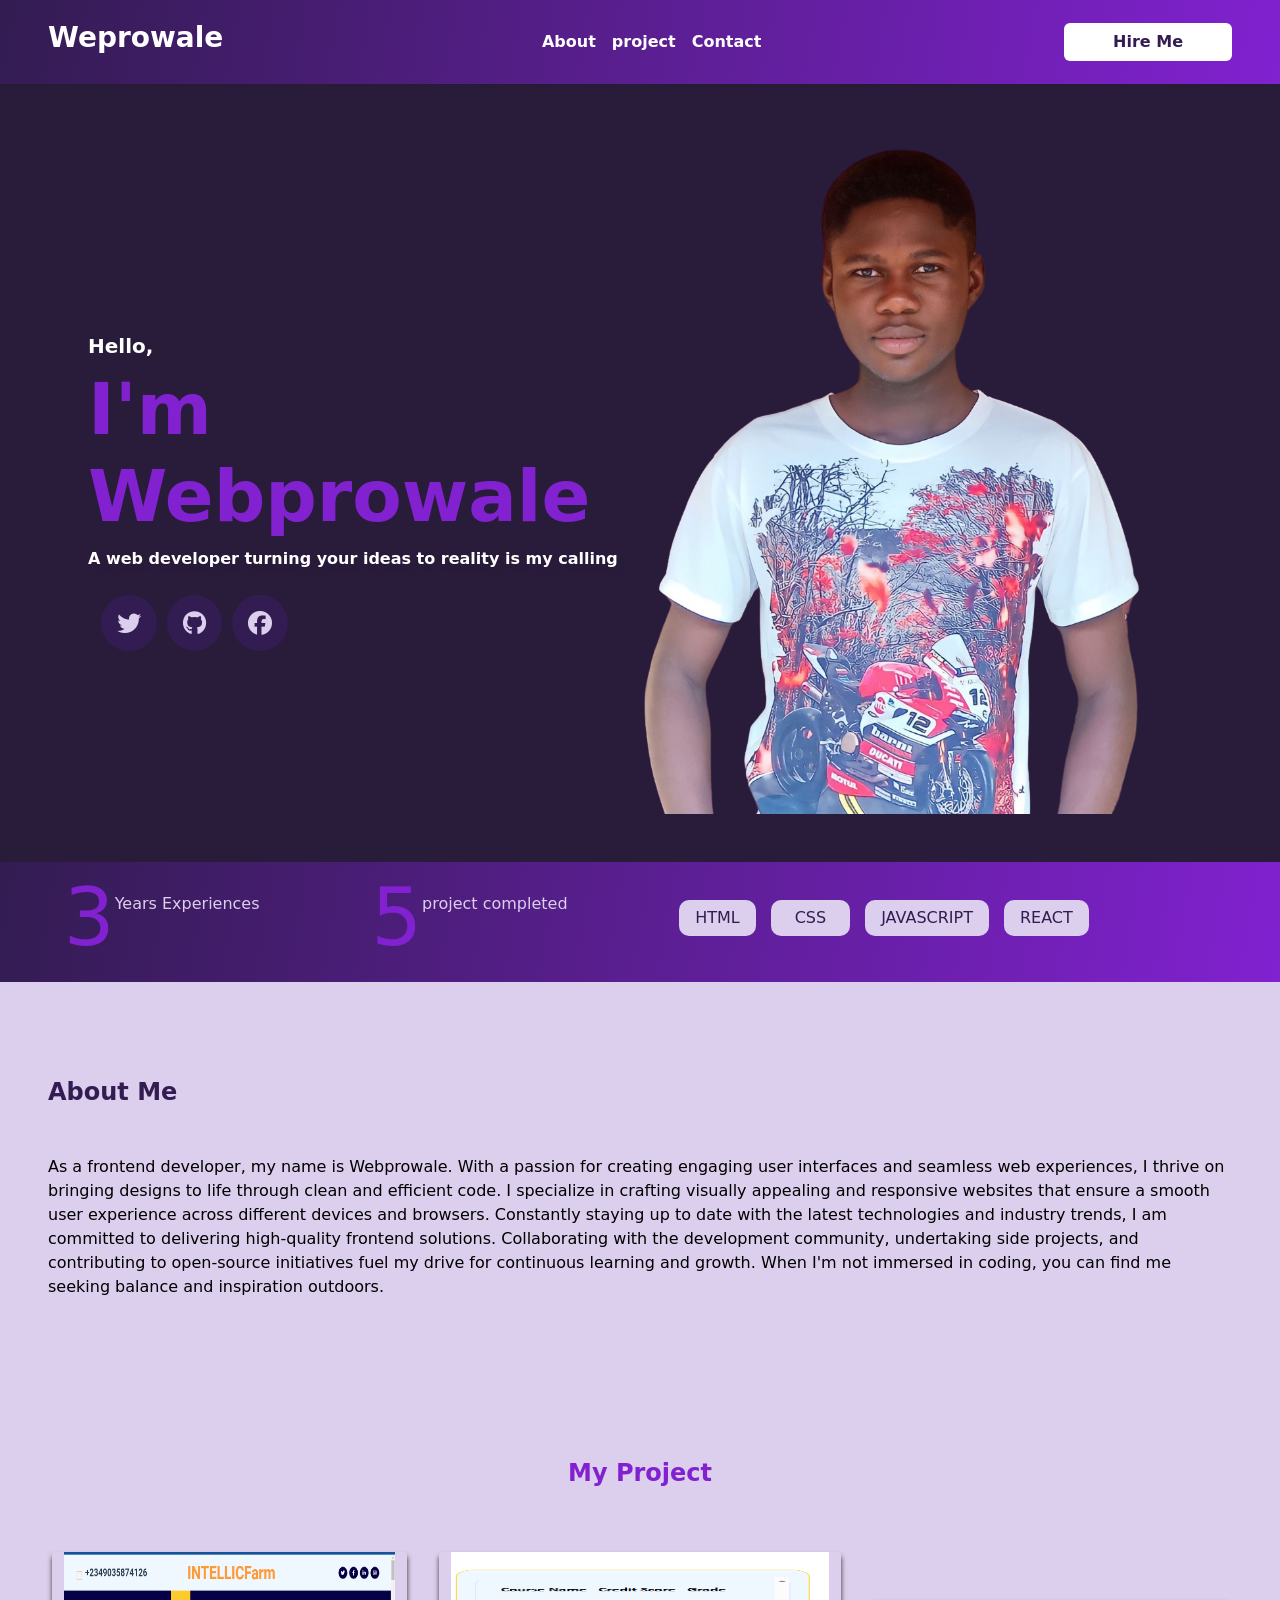
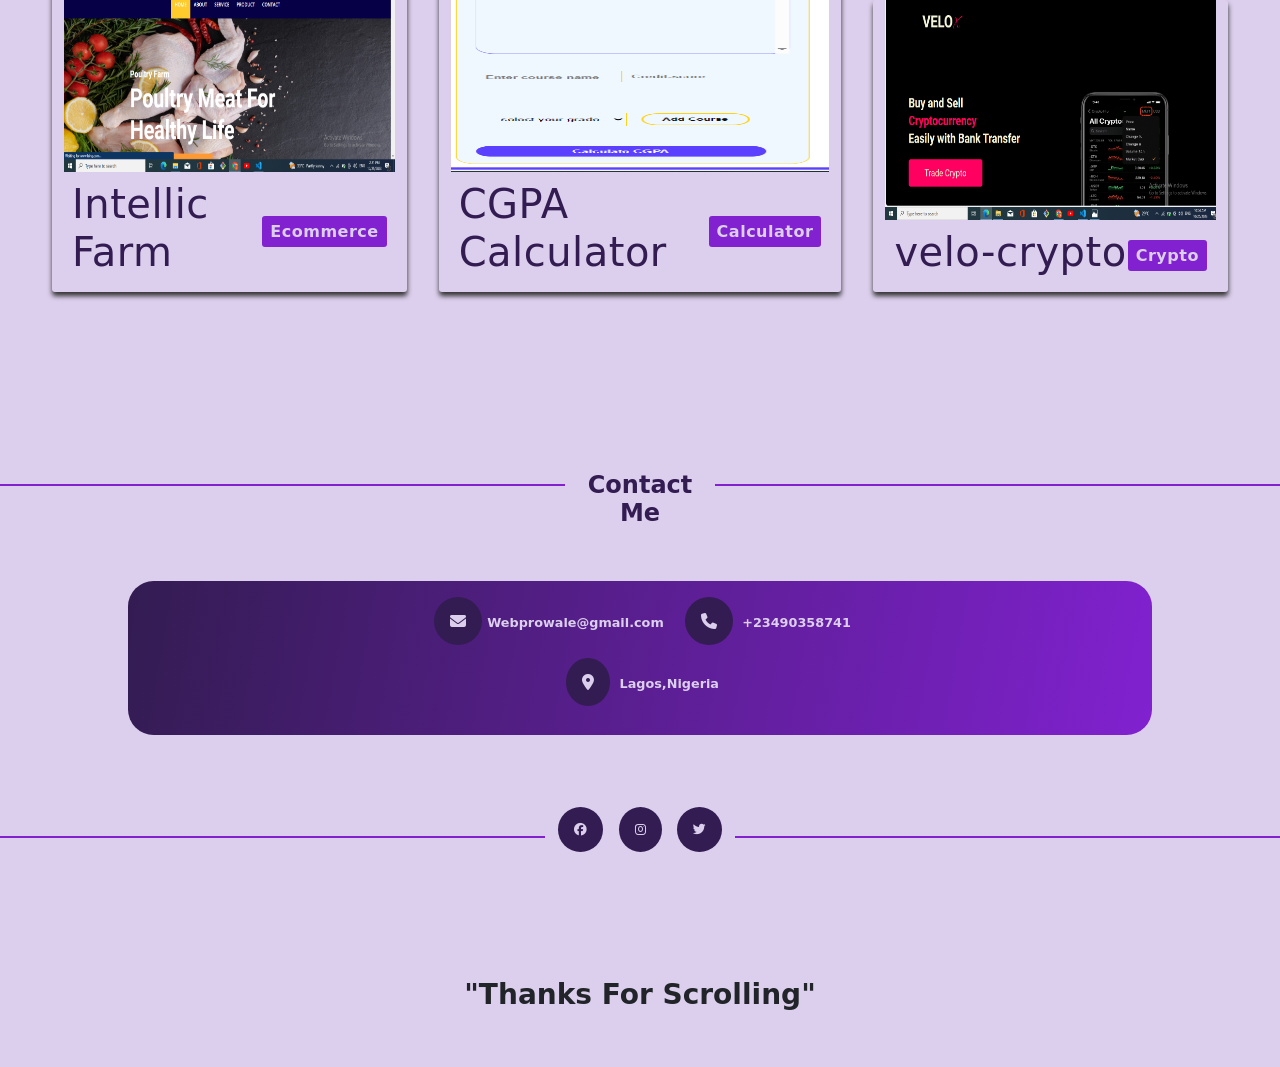
==== index.html @ dfbae5a6 "initial commit" ====
<!DOCTYPE html>
<html lang="en">
  <head>
    <meta charset="UTF-8" />
    <meta name="viewport" content="width=device-width, initial-scale=1.0" />
    <title>Weprowale || Frontend Engineer</title>
    <link rel="stylesheet" href="	https://cdn.jsdelivr.net/npm/bootstrap@5.3.2/dist/css/bootstrap.min.css">
    <link rel="stylesheet" href="https://cdnjs.cloudflare.com/ajax/libs/font-awesome/6.4.2/css/all.min.css" />
    <link rel="stylesheet" href="style.css" />
  </head>
  <body>
    <nav class="navbar navbar-expand-lg shadow-sm py-3 px-3 px-lg-5">
      <a href="index" class="navbar-brand d-flex">
        <h3 class="text-white fw-bold">Weprowale</h3>
      </a>
      <button
        class="navbar-toggler"
        type="button"
        data-bs-toggle="collapse"
        data-bs-target="#navbarCollapse"
      >
        <span class="navbar-toggler-icon"></span>
      </button>
      <div class="collapse navbar-collapse" id="navbarCollapse">
        <div class="navbar-nav mx-auto py-0">
          <a
            href="#about"
            class="nav-item nav-link active text-white fw-semibold"
            >About</a
          >
          <a href="#project" class="nav-item nav-link text-white fw-semibold"
            >project</a
          >
          <a href="#contact" class="nav-item nav-link text-white fw-semibold"
            >Contact</a
          >
        </div>
        <button class="btn btn-rounded hbtn fw-semibold px-lg-5">
          Hire Me
        </button>
      </div>
    </nav>
    <div class="hero p-5">
      <div class="hero-image">
        <img src="imas.png" alt="/" width="100%" />
      </div>
      <div class="headings" data-aos="fade-up" data-aos-once="true">
        <h5 class="text-white fw-semibold mt-5 d-none d-lg-block">Hello,</h5>
        <h3 class="display-2 fw-bold">
          I'm <br />
          <span>Webprowale</span>
        </h3>
        <p
          class="description text-white fw-semibold"
          style="text-shadow: 4px 4px 4px #291c3a"
        >
          A web developer turning your ideas to reality is my calling
        </p>
        <div
          class="soial-icon d-flex p-2"
          data-aos="fade-right"
        >
          <i class="fa-brands fa-twitter p-3" id="twitter"></i>
          <i class="fa-brands fa-github github p-3" id="github"></i>
          <i class="fa-brands fa-facebook p-3" id="facebook"></i>
        </div>
      </div>
    </div>
    <div class="skill p-2">
      <div class="experience d-flex">
        <h2>3</h2>
        <h6 class="mt-4">Years Experiences</h6>
      </div>
      <div class="project d-flex">
        <h2>5</h2>
        <h6 class="mt-4">project completed</h6>
      </div>
      <div class="skils">
        <h6 class="px-3 py-2">HTML</h6>
        <h6 class="px-4 py-2">CSS</h6>
        <h6 class="px-3 py-2">JAVASCRIPT</h6>
        <h6 class="px-3 py-2">REACT</h6>
      </div>
    </div>
    <div class="about p-5" id="about">
      <h4 class="mb-5 fw-bold">About Me</h4>
      <p>
        As a frontend developer, my name is Webprowale. With a passion for
        creating engaging user interfaces and seamless web experiences, I thrive
        on bringing designs to life through clean and efficient code. I
        specialize in crafting visually appealing and responsive websites that
        ensure a smooth user experience across different devices and browsers.
        Constantly staying up to date with the latest technologies and industry
        trends, I am committed to delivering high-quality frontend solutions.
        Collaborating with the development community, undertaking side projects,
        and contributing to open-source initiatives fuel my drive for continuous
        learning and growth. When I'm not immersed in coding, you can find me
        seeking balance and inspiration outdoors.
      </p>
    </div>
    <div class="p-5" id="project">
      <h4 class="mb-5 fw-bold text-center" style="color: #8121d0">
        My Project
      </h4>
      <div class="row">
        <div class="proj col align-self-start">
          <img src="Screenshot (10).png" alt="image" />
          <div class="proj-info">
            <h1>Intellic Farm</h1>
            <span class="green">Ecommerce</span>
          </div>
          <div class="overview">
            <h3>Tools</h3>
            <div
              class="mb-3"
              style="
                display: flex;
                flex-wrap: wrap;
                justify-content: space-between;
              "
            >
              <li>Html & Css</li>
              <li>bootstrap</li>
              <li>Javascript</li>
            </div>
            <div class="social">
             <a href="https://intellic-farm.netlify.app/" target="_blank"><i class="fa-solid fa-link p-3"></i></a>
              <i class="fa-brands fa-github p-3"></i>
            </div>
          </div>
        </div>
        <div class="proj col-md-4 align-self-center">
          <img src="Screenshot (12).png" alt="image" />
          <div class="proj-info">
            <h1>CGPA Calculator</h1>
            <span class="green">Calculator</span>
          </div>
          <div class="overview">
            <h3>Tools</h3>
            <div
              class="mb-3"
              style="
                display: flex;
                flex-wrap: wrap;
                justify-content: space-between;
              "
            >
              <li>Html & Css</li>
              <li>Javascript</li>
            </div>
            <div class="social">
              <a href="https://cgpa-student.netlify.app" target="_blank"><i class="fa-solid fa-link p-3"></i></a>
              <i class="fa-brands fa-github p-3"></i>
            </div>
          </div>
        </div>
        <div class="proj col align-self-end">
          <img src="Screenshot (14).png" alt="image" />
          <div class="proj-info">
            <h1>velo-crypto</h1>
            <span class="green">Crypto</span>
          </div>
          <div class="overview">
            <h3>Tools</h3>
            <div
              class="mb-3"
              style="
                display: flex;
                flex-wrap: wrap;
                justify-content: space-between;
              "
            >
              <li>Html & Css</li>
              <li>bootstrap</li>
              <li>Javascript</li>
            </div>
            <div class="social">
             <a href="https://velo-crypto.netlify.app" target="_blank"><i class="fa-solid fa-link p-3"></i></a>
             <a href=""></a> <i class="fa-brands fa-github p-3"></i>
            </div>
          </div>
        </div>
      </div>
    </div>
    <div class="" id="contact">
      <div class="bod text-center">
        <h4>Contact Me</h4>
        <div class="bod-dark mt-5 py-3">
        <div class="d-flex justify-content-center gap-3">
          <div class="fw-bold">
            <i class="fa-solid fa-envelope p-3"></i>Webprowale@gmail.com
          </div>
          <div class=" fw-bold">
            <i class="fa-solid fa-phone p-3"></i> +23490358741
            </div>
        </div>
        <div class="col-6 fw-bold" style="margin: 1em auto;">
          <i class="fa-solid fa-location-dot p-3"></i> Lagos,Nigeria
        </div>
      </div>
      <div class="p-2 con-social">
        <i class="fa-brands fa-facebook p-3"></i>
        <i class="fa-brands fa-instagram p-3"></i>
        <i class="fa-brands fa-twitter p-3"></i>
      </div>
    </div> <h5 class="text-center fw-bolder fs-3" style="margin-top: 5em;"><span class="fw-bolder">"</span>Thanks For Scrolling<span class="fw-bolder">"</span></h5>
  

    <script src="	https://cdn.jsdelivr.net/npm/bootstrap@5.3.2/dist/js/bootstrap.bundle.min.js"></script>
    <script src="index.js"></script>
  </body>
</html>
---- style.css ----
* {
  margin: 0;
  padding: 0;
  box-sizing: border-box;
}
:root {
  --primary-color: #8121d0;
  --secondary-color: #dccfed;
  --tartiary-color: #291c3a;
  --text-color: #331c52;
  -bs-navbar-toggler-border-color: 0;
   
}
body{
  scroll-behavior: smooth;
  scroll-padding: var(--scroll-padding, 5rem);
  background-color: var(--secondary-color);
}
.navbar{
  background: linear-gradient(100Deg,  #331c52, #8121d0);
  color: white;
  --bs-navbar-toggler-border-radius: 0;
  --bs-navbar-toggler-focus-width: 0;
}
.navbar-toggler:focus{
  box-shadow: none;
  border: 1px solid whitesmoke;
}
.navbar-toggler{
 background-color:transparent;
 border-radius: 50%;
 padding: 10px;
}
.hbtn{
  background-color: white;
  color: var(--text-color);
  
}

.hero{
  background-color: var(--tartiary-color);
  color: var(--primary-color);
  display: grid;
  grid-template-columns: (12, 1fr);
  grid-auto-rows: (50px, auto);
  place-items: center;
  column-gap: 10px;
}
.hero-image{
  grid-column: 9/10;
  grid-row: 1/2;
}
.headings{
  grid-column: 5/8;
  grid-row: 1/2;
}
.fa-brands,.fa-solid{
  color: var(--secondary-color);
  background-color: var(--text-color);
  border-radius: 50%;
  font-size: 1.5em;
  margin: 0 5px;
}
.skill{
  background: linear-gradient(100Deg,  #331c52, #8121d0);
  display: grid;
  grid-template-columns: (12, 1fr);
  grid-auto-rows: (50px, auto);
  column-gap: 10px;
  color: var(--secondary-color);
  padding: 2em;
  margin-bottom: 3em;
}
.experience h2, .project h2{
  font-size: 5rem;
  color: var(--primary-color);
  
}
.experience{
  grid-column: 2/3;
  grid-row: 1/1;
}
.project{
  grid-column: 4/5;
  grid-row: 1/1;
}
.skils{
  grid-column: 6/10;
  grid-row: 1/1;
  font-size: 10px;
  display: flex;
  align-items: center;
  gap: 15px;
}
.skils h6{
  background-color: var(--secondary-color);
  color:var(--text-color);
  border-radius: 10px;
}
.about{
  background-color: var(--secondary-color);
  margin-bottom: 3em;
}
.about h4{
  color: #331c52;
}
.about p{
  color: #000;
  font-weight: 500;

}
#project{
  background-color: var(--secondary-color);
  color: #000;
  margin-bottom: 5em;
}
.proj-1{
  position: relative;
}
.proj-1 .img-pro{
  background-color: var(--primary-color);
  width: 400px;
  border-radius: 20px;
}
.proj-1 h5{
  position: absolute;
  left: 60px;
  font-size: 3rem;
  font-family: 'Segoe UI', Tahoma, Geneva, Verdana, sans-serif;
}
.proj{
  margin: 1rem;
  border-radius: 3px;
  box-shadow: 0.2px 4px 5px #333;
  background-color: var(--secondary-color);
  position: relative;
  overflow: hidden;
}
.proj img{
  width: 100%;
  height: 220px;
}
.proj-info{
  color: var(--text-color);
  display: flex;
  align-items: center;
  justify-content: space-evenly;
  padding: 0.5rem;
  letter-spacing: 0.5px;
  margin-bottom: 0;
}
.proj-info h1{
  margin-top: 0;
}
.proj-info span{
  background-color: var(--primary-color);
  padding: 0.2rem 0.5rem;
  border-radius: 3px;
  font-weight: bold;
  color: var(--secondary-color);
}
.overview{
  height: 180px;
  overflow-y: scroll;
   position: absolute;
   left: 0;
   right: 0;
   bottom: 0;
   background-color: var(--secondary-color);
   padding: 1rem;
   max-height: 100%;
   transform: translateY(101%);
   transition: transform 0.3s ease-in;
}
.proj:hover .overview{
  
  transform: translateY(0);
}
#contact{
  background-color: var(--secondary-color);
  padding: 3em 0;
}
.bod{
  border: 2px solid var(--primary-color);
  border-left: none;
  border-right: none;
  color: var(--secondary-color);
}
.bod h4{
  margin: 0 auto;
  margin-top: -20px;
  background-color: var(--secondary-color);
  width: 150px;
  border-radius: 12px;
  padding: 5px;
  font-weight: 700;
  color: var(--text-color);
}
.bod-dark{
  background: linear-gradient(100Deg,  #331c52, #8121d0);
  width: 80%;
  margin: 0 auto;
  border-radius: 2em;
  font-size: 0.8rem;
  margin-bottom: 5em;
 
}
.bod-dark .fa-solid{
  font-size: 1rem;
}
#contact .fa-brands{
  font-size: 0.8em;
}
.con-social{
  background-color: var(--secondary-color);
  width: 190px;
  margin: 0 auto;
  margin-bottom: -1.5em;

}

@media (max-width:834px) {
  .hero-image{
    grid-column: 1/3;

  }
  .headings{
    padding-top: 200px;
    grid-column:1/3;
    grid-row: 1/2;
    z-index: 2;
  }
  .skils{
    grid-column: 2/10;
    grid-row: 3/4;
    font-size: 1em;
   gap: 2px;
   flex-wrap: wrap;
  }
  .bod-dark{
    width: 100%;
  }
}
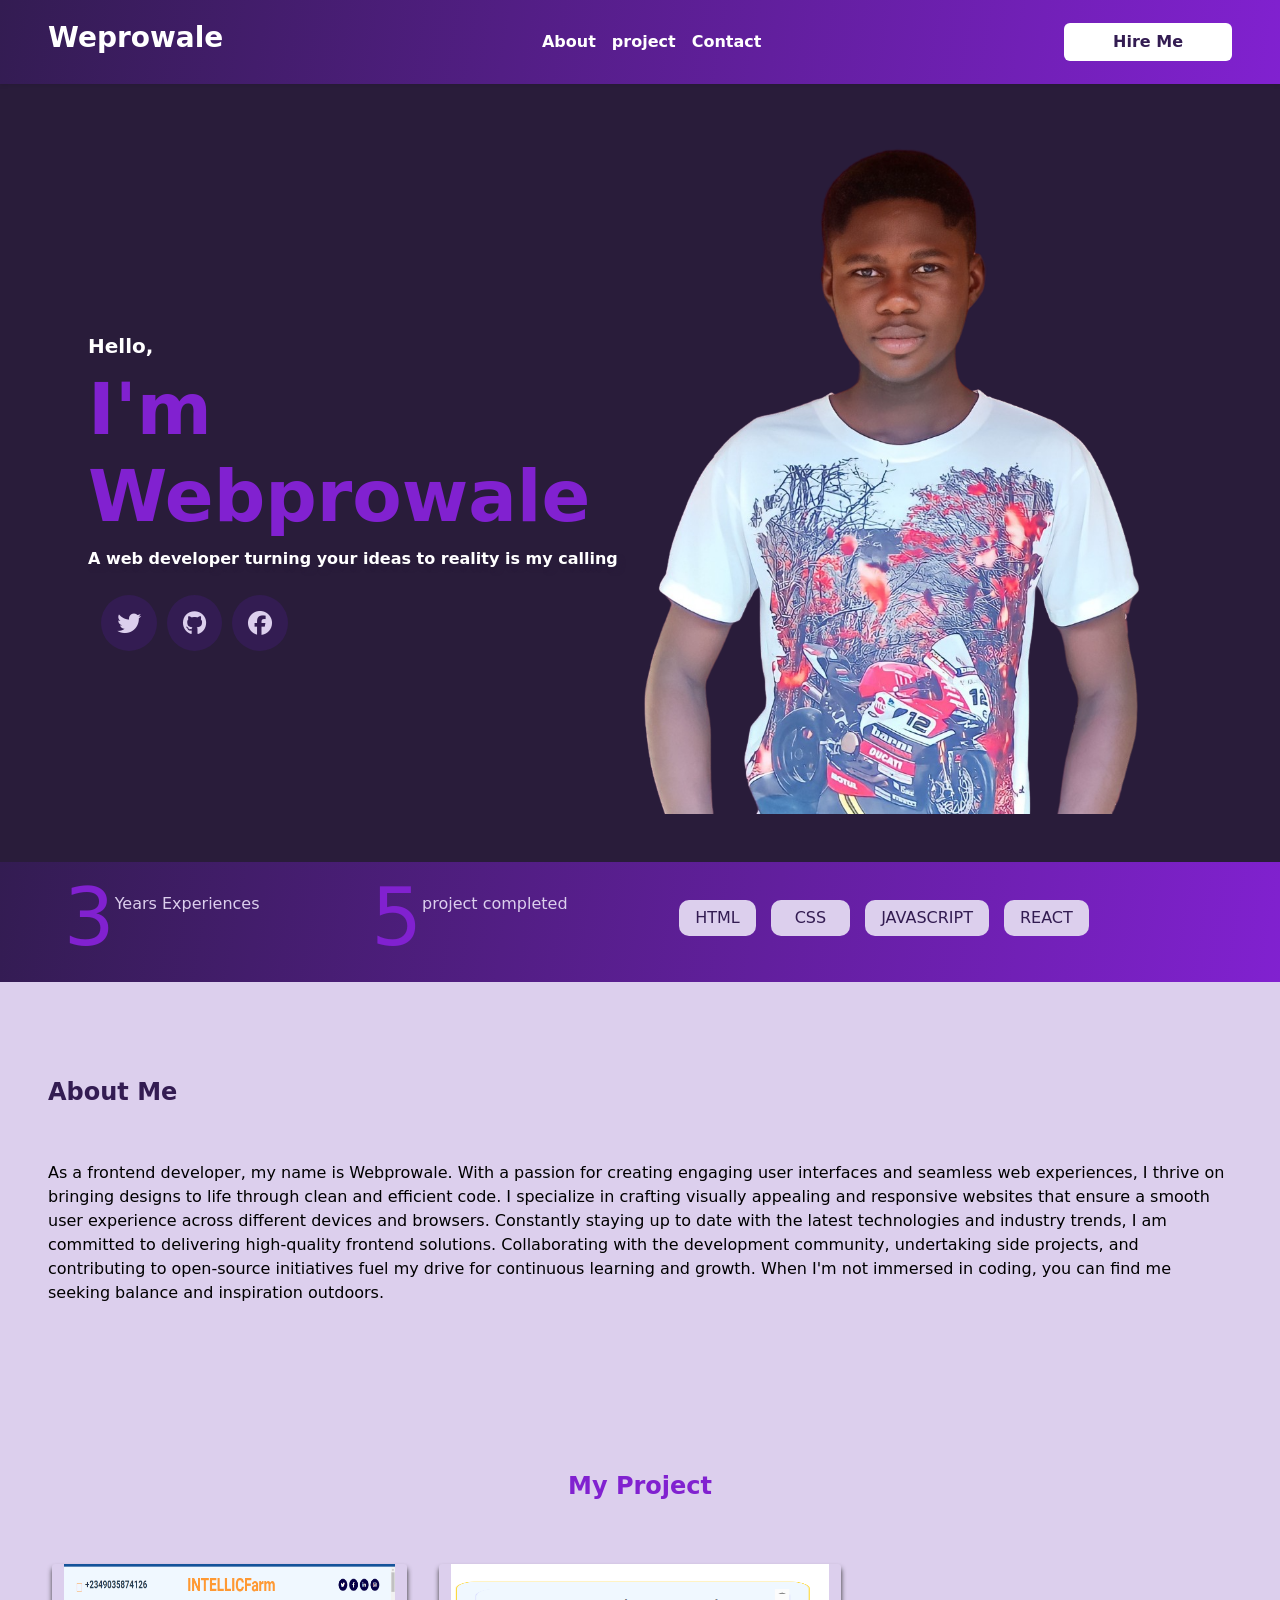
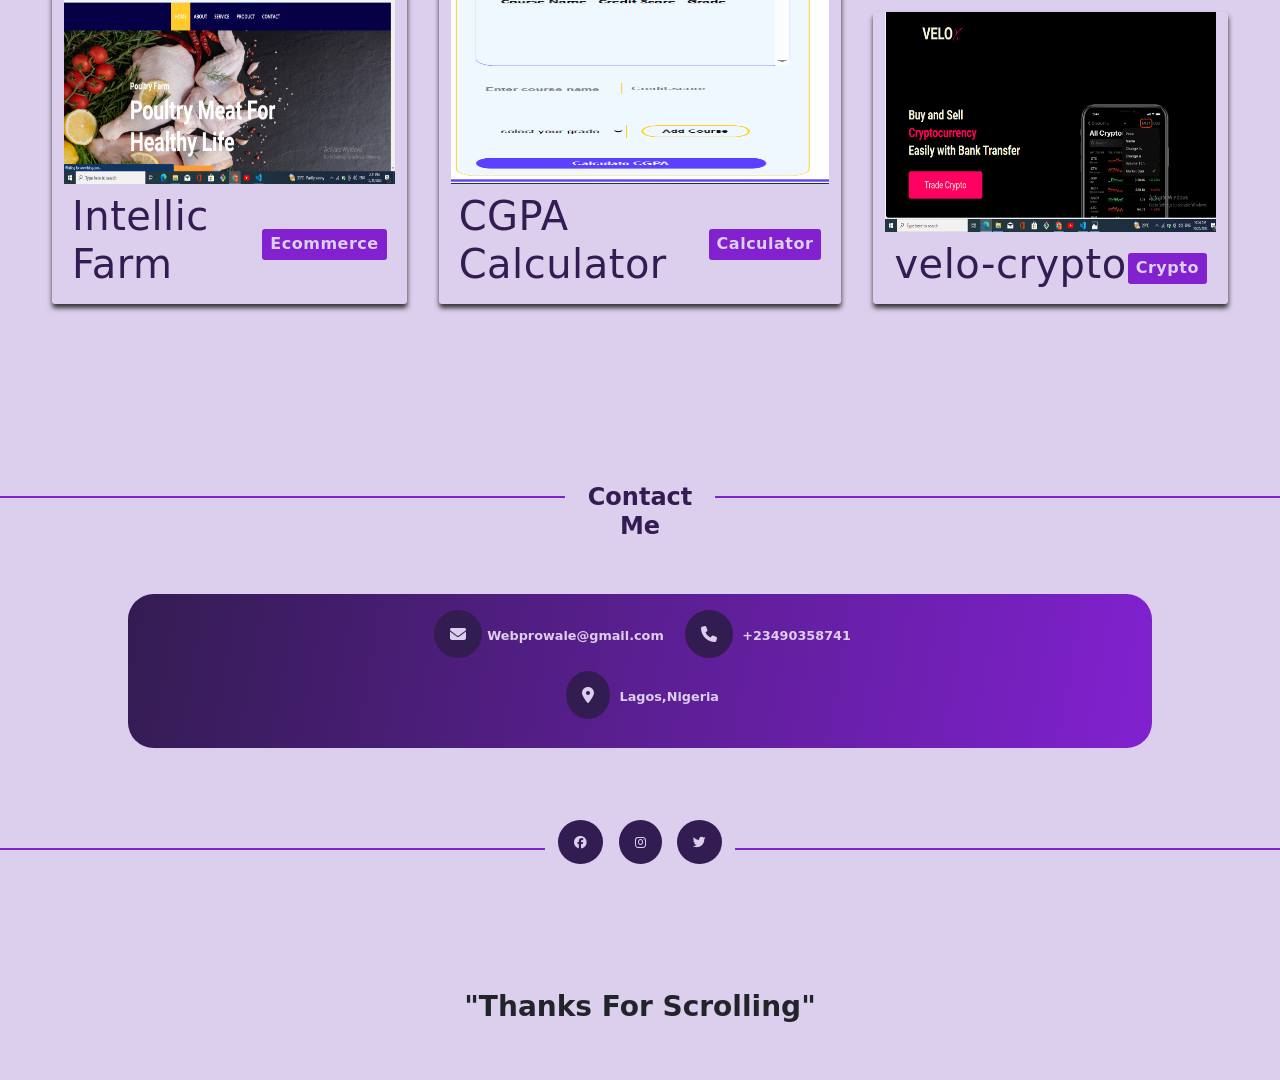
==== commit 4d6b3615: "v1.01" ====
--- a/index.html
+++ b/index.html
@@ -129,7 +129,7 @@
             </div>
           </div>
         </div>
-        <div class="proj col-md-4 align-self-center">
+        <div class="proj col-md-4 align-self-start">
           <img src="Screenshot (12).png" alt="image" />
           <div class="proj-info">
             <h1>CGPA Calculator</h1>
--- a/style.css
+++ b/style.css
@@ -107,7 +107,7 @@
 .about p{
   color: #000;
   font-weight: 500;
-
+  padding: 0.4em 0;
 }
 #project{
   background-color: var(--secondary-color);
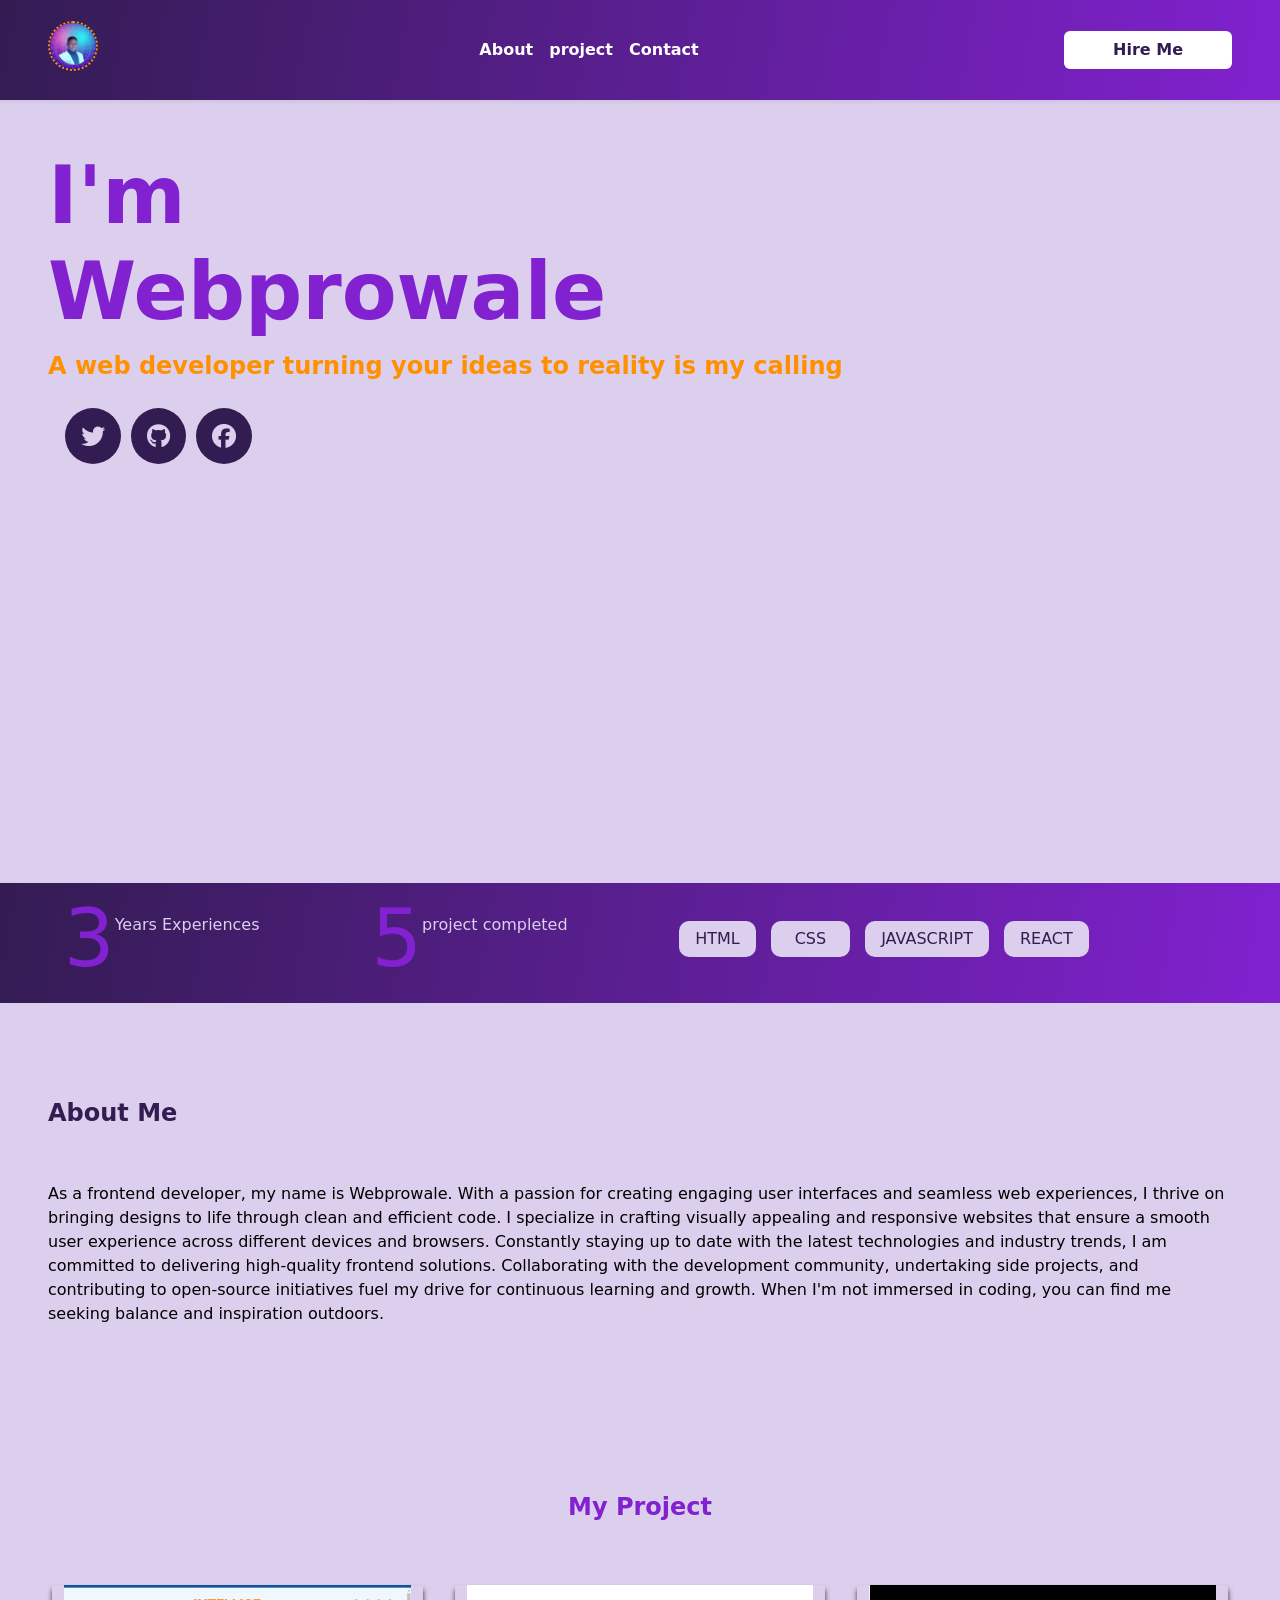
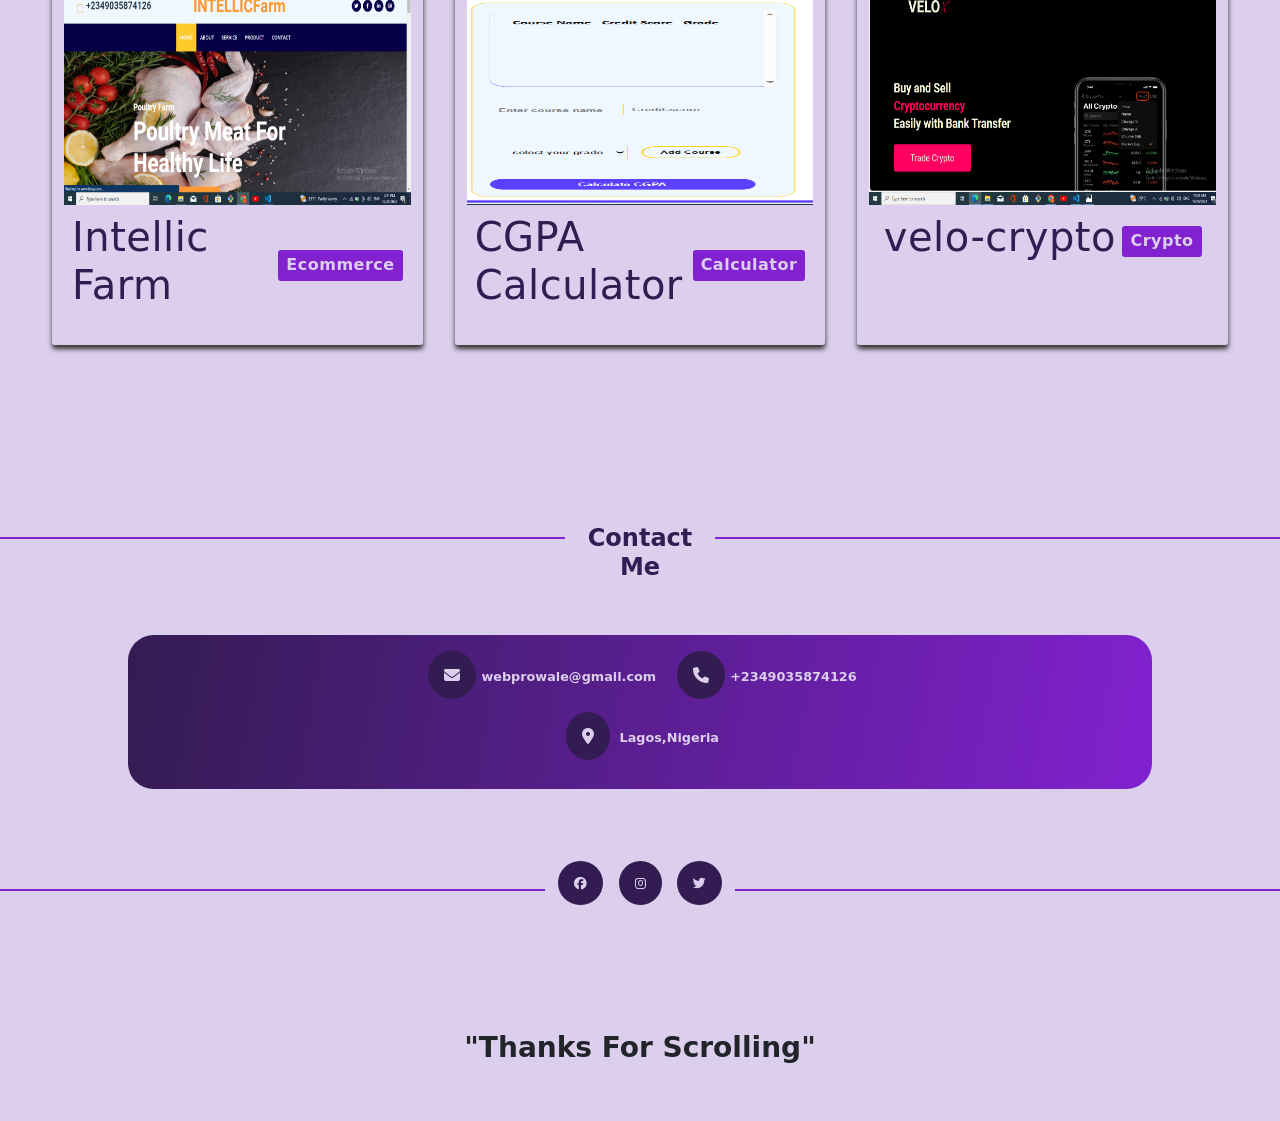
==== commit 9e6e0199: "hero section" ====
--- a/index.html
+++ b/index.html
@@ -9,9 +9,10 @@
     <link rel="stylesheet" href="style.css" />
   </head>
   <body>
-    <nav class="navbar navbar-expand-lg shadow-sm py-3 px-3 px-lg-5">
-      <a href="index" class="navbar-brand d-flex">
-        <h3 class="text-white fw-bold">Weprowale</h3>
+    <nav class="navbar navbar-expand-lg shadow-sm py-3 px-3 px-lg-5 sticky">
+      <a href="index" class="navbar-brand d-flex ">
+        <h3 class="text-white fw-bold"><img src="main.jpg" alt=""
+           style="width: 50px; height: 50px; border: 2px dotted  rgb(255, 145, 0); border-radius: 50%;"></h3>
       </a>
       <button
         class="navbar-toggler"
@@ -41,23 +42,18 @@
       </div>
     </nav>
     <div class="hero p-5">
-      <div class="hero-image">
-        <img src="imas.png" alt="/" width="100%" />
-      </div>
       <div class="headings" data-aos="fade-up" data-aos-once="true">
-        <h5 class="text-white fw-semibold mt-5 d-none d-lg-block">Hello,</h5>
-        <h3 class="display-2 fw-bold">
+        <h3 class="display-1 fw-bold">
           I'm <br />
           <span>Webprowale</span>
         </h3>
         <p
-          class="description text-white fw-semibold"
-          style="text-shadow: 4px 4px 4px #291c3a"
+          class="description fw-bold fs-4" style="color: rgb(255, 145, 0);"
         >
           A web developer turning your ideas to reality is my calling
         </p>
         <div
-          class="soial-icon d-flex p-2"
+          class="soial-icon d-flex p-2 ms-1"
           data-aos="fade-right"
         >
           <i class="fa-brands fa-twitter p-3" id="twitter"></i>
@@ -103,7 +99,7 @@
         My Project
       </h4>
       <div class="row">
-        <div class="proj col align-self-start">
+        <div class="proj col align-self-center">
           <img src="Screenshot (10).png" alt="image" />
           <div class="proj-info">
             <h1>Intellic Farm</h1>
@@ -129,7 +125,7 @@
             </div>
           </div>
         </div>
-        <div class="proj col-md-4 align-self-start">
+        <div class="proj col align-self-center">
           <img src="Screenshot (12).png" alt="image" />
           <div class="proj-info">
             <h1>CGPA Calculator</h1>
@@ -154,7 +150,7 @@
             </div>
           </div>
         </div>
-        <div class="proj col align-self-end">
+        <div class="proj col align-self-center">
           <img src="Screenshot (14).png" alt="image" />
           <div class="proj-info">
             <h1>velo-crypto</h1>
@@ -188,10 +184,10 @@
         <div class="bod-dark mt-5 py-3">
         <div class="d-flex justify-content-center gap-3">
           <div class="fw-bold">
-            <i class="fa-solid fa-envelope p-3"></i>Webprowale@gmail.com
+            <i class="fa-solid fa-envelope p-3"></i><a href="mailto:webprowale@gmail.com">webprowale@gmail.com</a>
           </div>
           <div class=" fw-bold">
-            <i class="fa-solid fa-phone p-3"></i> +23490358741
+            <i class="fa-solid fa-phone p-3"></i><a href="tel:+2349035874126">+2349035874126</a>
             </div>
         </div>
         <div class="col-6 fw-bold" style="margin: 1em auto;">
--- a/style.css
+++ b/style.css
@@ -11,6 +11,13 @@
   -bs-navbar-toggler-border-color: 0;
    
 }
+.col{
+  height: 360px;
+}
+a{
+  text-decoration: none;
+  color: inherit;
+}
 body{
   scroll-behavior: smooth;
   scroll-padding: var(--scroll-padding, 5rem);
@@ -29,31 +36,28 @@
 .navbar-toggler{
  background-color:transparent;
  border-radius: 50%;
+ border: 2px dotted  rgb(255, 145, 0);
  padding: 10px;
 }
 .hbtn{
   background-color: white;
   color: var(--text-color);
-  
+  transition: all 0.2s;
+}
+.hbtn:hover{
+  background-color:  rgb(255, 145, 0);
+  color: white;
 }
 
 .hero{
-  background-color: var(--tartiary-color);
+  background-image: url(3d\ render.jpg);
+  background-position: 70% 5%;
+  background-repeat: no-repeat;
+  background-size: cover;
   color: var(--primary-color);
-  display: grid;
-  grid-template-columns: (12, 1fr);
-  grid-auto-rows: (50px, auto);
-  place-items: center;
-  column-gap: 10px;
-}
-.hero-image{
-  grid-column: 9/10;
-  grid-row: 1/2;
-}
-.headings{
-  grid-column: 5/8;
-  grid-row: 1/2;
-}
+ height: 87vh;
+}
+
 .fa-brands,.fa-solid{
   color: var(--secondary-color);
   background-color: var(--text-color);
@@ -220,6 +224,9 @@
 }
 
 @media (max-width:834px) {
+  .hero{
+    height: 100vh;
+  }
   .hero-image{
     grid-column: 1/3;
 
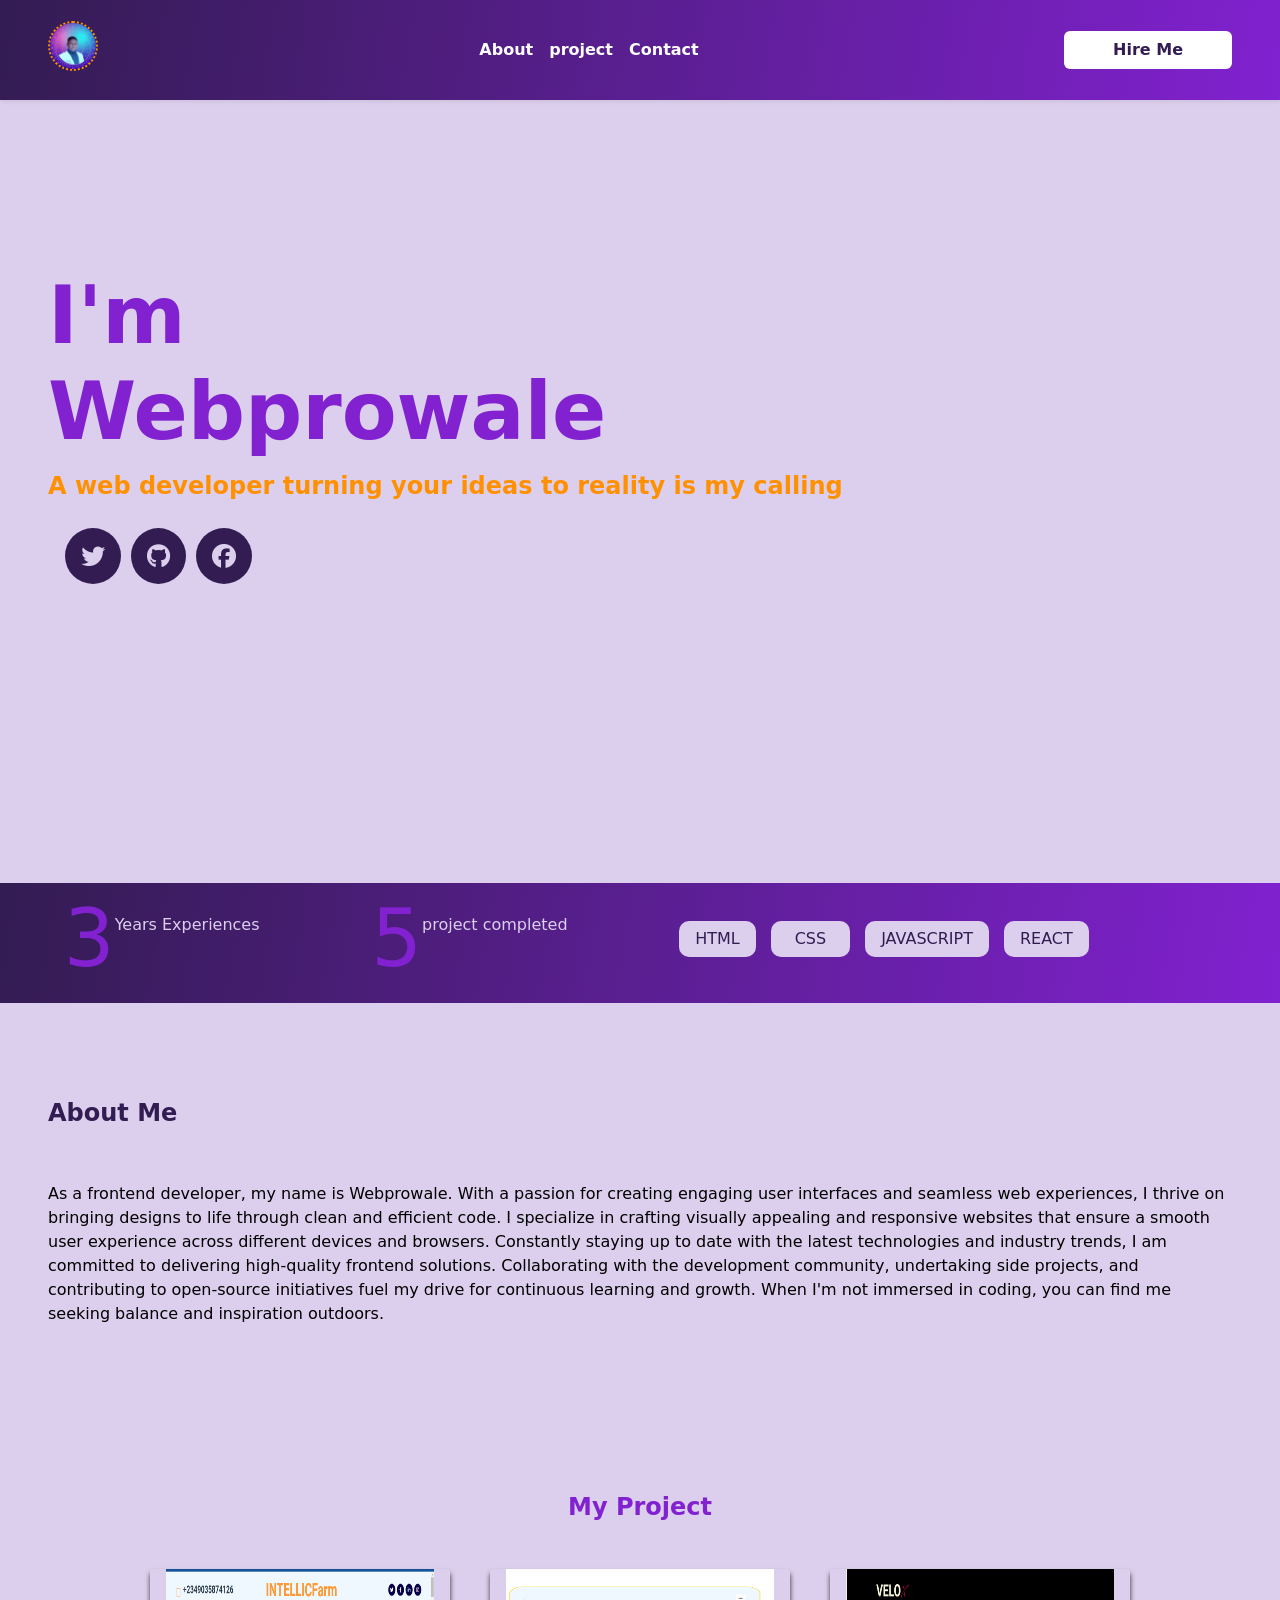
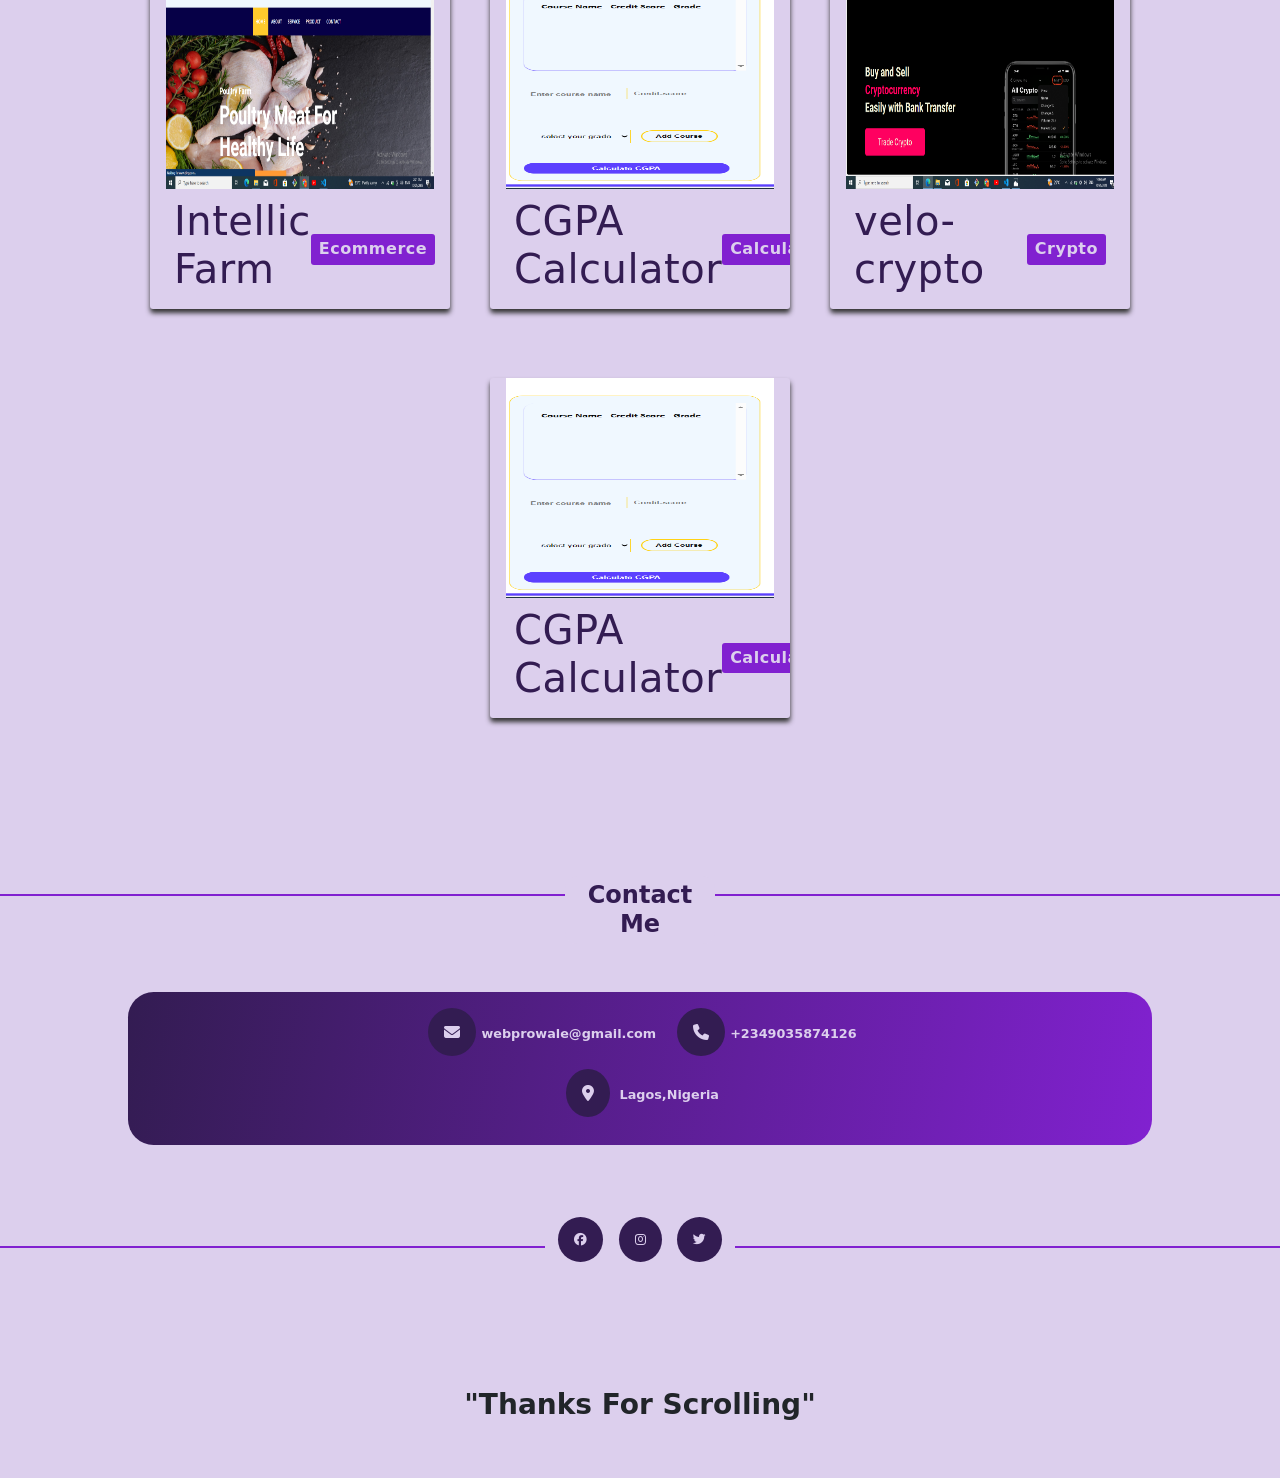
==== commit 8780520a: "manage section space" ====
--- a/index.html
+++ b/index.html
@@ -98,8 +98,8 @@
       <h4 class="mb-5 fw-bold text-center" style="color: #8121d0">
         My Project
       </h4>
-      <div class="row">
-        <div class="proj col align-self-center">
+      <div class="row ">
+        <div class="proj col-md-4">
           <img src="Screenshot (10).png" alt="image" />
           <div class="proj-info">
             <h1>Intellic Farm</h1>
@@ -125,7 +125,7 @@
             </div>
           </div>
         </div>
-        <div class="proj col align-self-center">
+        <div class="proj col-md-4">
           <img src="Screenshot (12).png" alt="image" />
           <div class="proj-info">
             <h1>CGPA Calculator</h1>
@@ -150,7 +150,7 @@
             </div>
           </div>
         </div>
-        <div class="proj col align-self-center">
+        <div class="proj col-md-4">
           <img src="Screenshot (14).png" alt="image" />
           <div class="proj-info">
             <h1>velo-crypto</h1>
@@ -173,6 +173,31 @@
             <div class="social">
              <a href="https://velo-crypto.netlify.app" target="_blank"><i class="fa-solid fa-link p-3"></i></a>
              <a href=""></a> <i class="fa-brands fa-github p-3"></i>
+            </div>
+          </div>
+        </div>
+        <div class="proj col-md-4">
+          <img src="Screenshot (12).png" alt="image" />
+          <div class="proj-info">
+            <h1>CGPA Calculator</h1>
+            <span class="green">Calculator</span>
+          </div>
+          <div class="overview">
+            <h3>Tools</h3>
+            <div
+              class="mb-3"
+              style="
+                display: flex;
+                flex-wrap: wrap;
+                justify-content: space-between;
+              "
+            >
+              <li>Html & Css</li>
+              <li>Javascript</li>
+            </div>
+            <div class="social">
+              <a href="https://cgpa-student.netlify.app" target="_blank"><i class="fa-solid fa-link p-3"></i></a>
+              <i class="fa-brands fa-github p-3"></i>
             </div>
           </div>
         </div>
--- a/style.css
+++ b/style.css
@@ -11,8 +11,11 @@
   -bs-navbar-toggler-border-color: 0;
    
 }
-.col{
-  height: 360px;
+.row{
+  --bs-gutter-x: 2em;
+  --bs-gutter-y: 1.8rem;
+  gap: 40px;
+  justify-content: center;
 }
 a{
   text-decoration: none;
@@ -65,6 +68,9 @@
   font-size: 1.5em;
   margin: 0 5px;
 }
+.headings{
+  margin-top: 120px;
+}
 .skill{
   background: linear-gradient(100Deg,  #331c52, #8121d0);
   display: grid;
@@ -133,7 +139,7 @@
   font-family: 'Segoe UI', Tahoma, Geneva, Verdana, sans-serif;
 }
 .proj{
-  margin: 1rem;
+  width: 300px;
   border-radius: 3px;
   box-shadow: 0.2px 4px 5px #333;
   background-color: var(--secondary-color);
@@ -226,16 +232,7 @@
 @media (max-width:834px) {
   .hero{
     height: 100vh;
-  }
-  .hero-image{
-    grid-column: 1/3;
-
-  }
-  .headings{
-    padding-top: 200px;
-    grid-column:1/3;
-    grid-row: 1/2;
-    z-index: 2;
+    background-position: 40%;
   }
   .skils{
     grid-column: 2/10;
@@ -247,4 +244,7 @@
   .bod-dark{
     width: 100%;
   }
+  .headings{
+   width: 200px;
+  }
 }
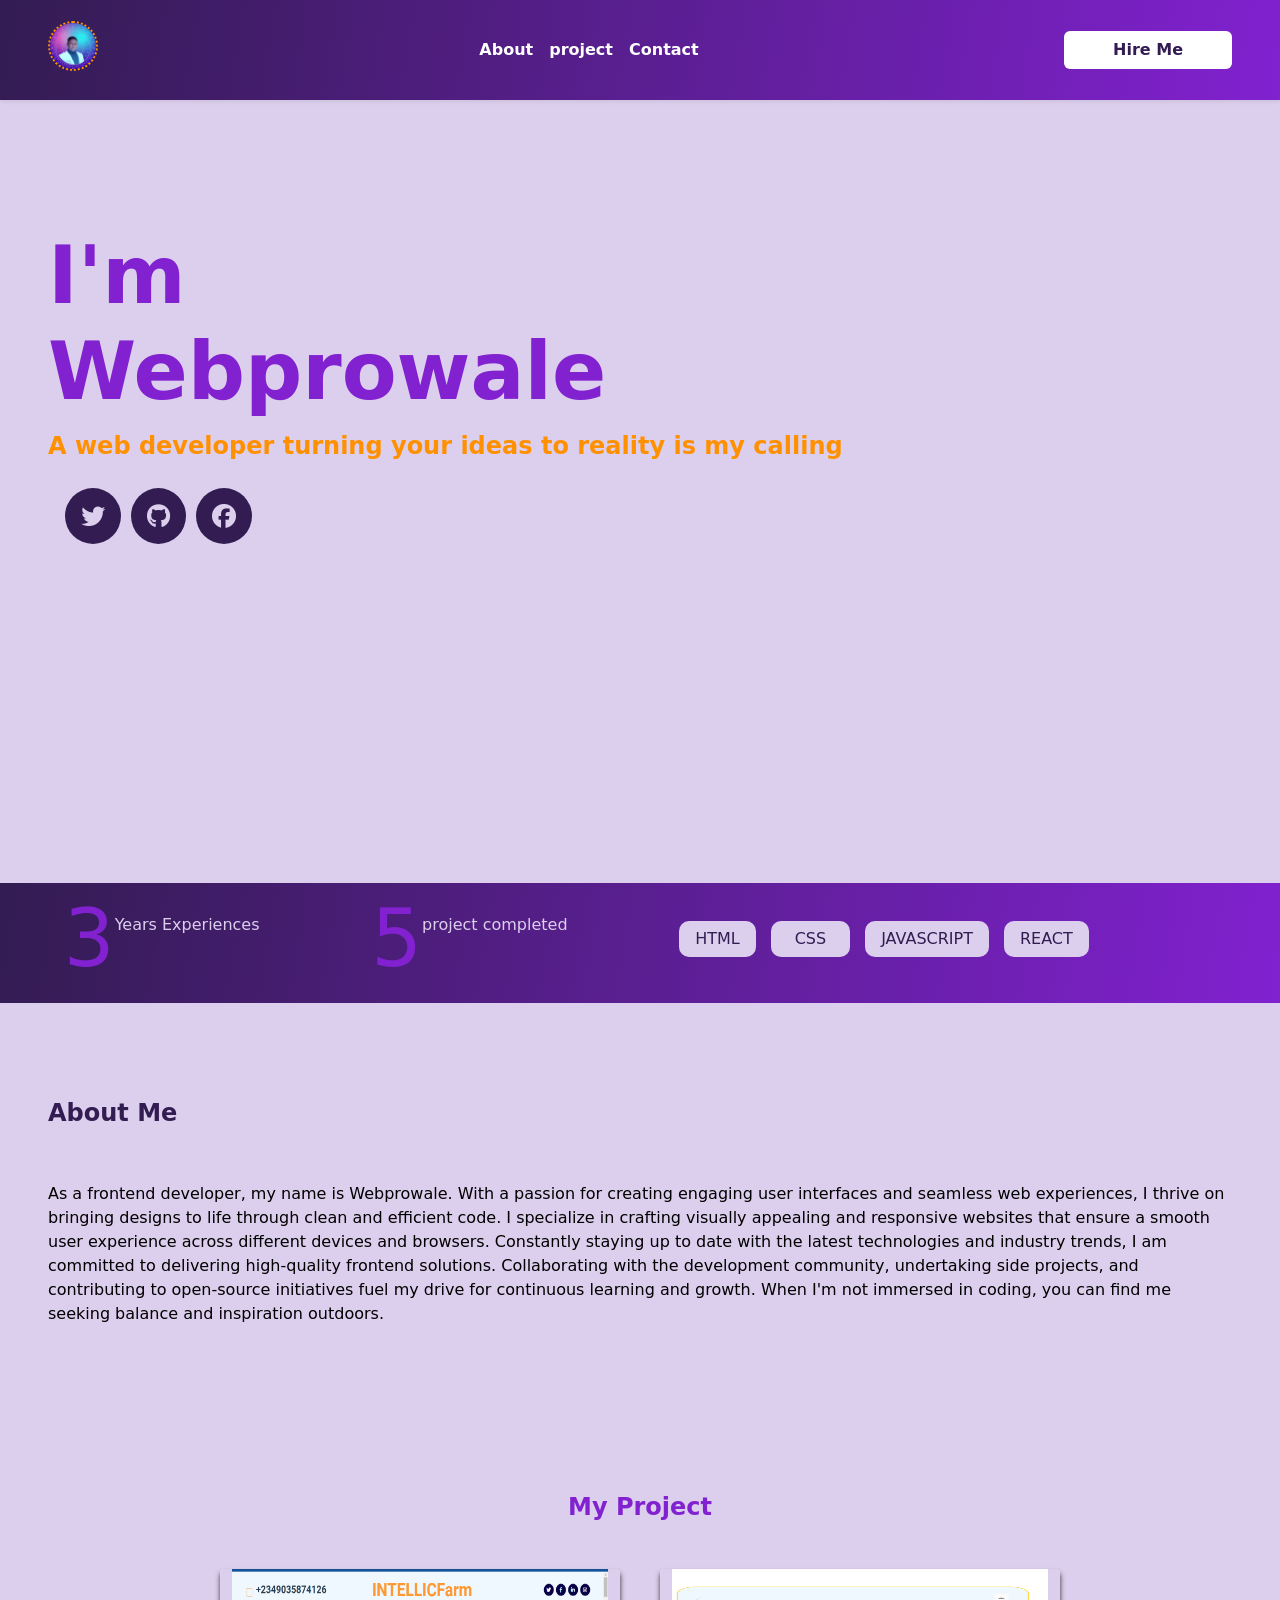
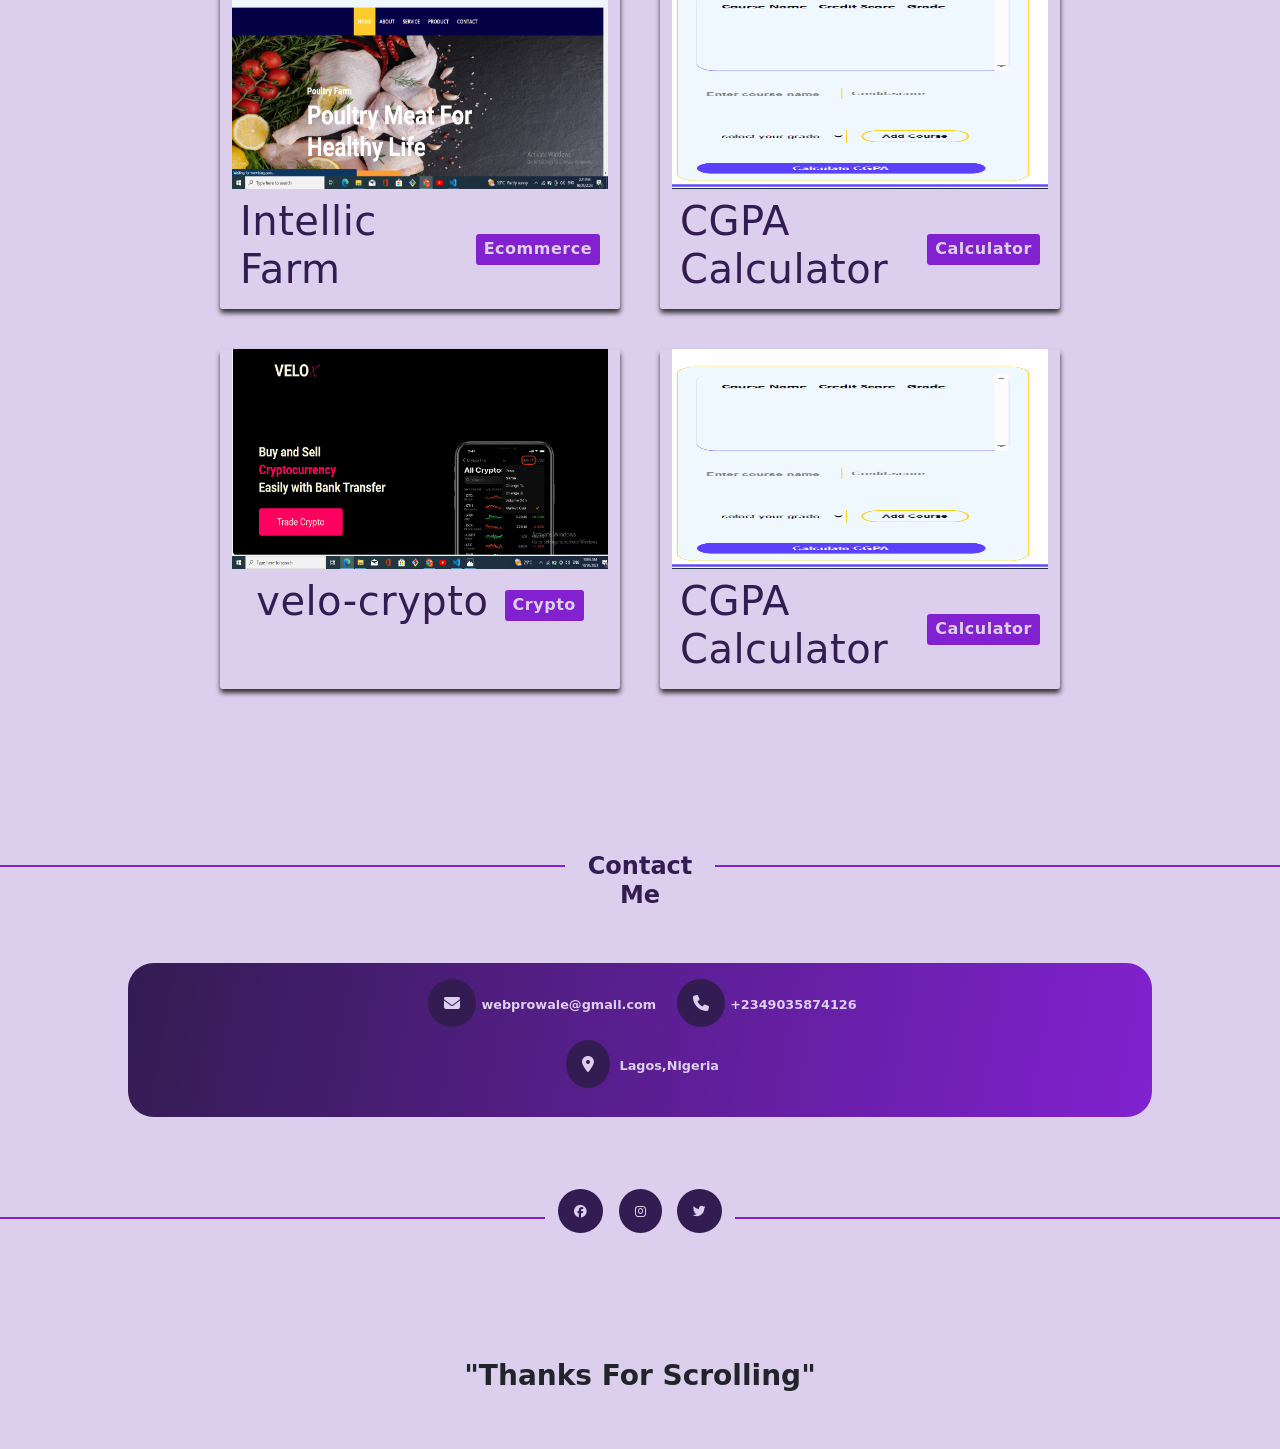
==== commit 5f51b239: "v1.02" ====
--- a/index.html
+++ b/index.html
@@ -11,7 +11,7 @@
   <body>
     <nav class="navbar navbar-expand-lg shadow-sm py-3 px-3 px-lg-5 sticky">
       <a href="index" class="navbar-brand d-flex ">
-        <h3 class="text-white fw-bold"><img src="main.jpg" alt=""
+        <h3 class="text-white fw-bold"><img src="img/main.jpg" alt=""
            style="width: 50px; height: 50px; border: 2px dotted  rgb(255, 145, 0); border-radius: 50%;"></h3>
       </a>
       <button
@@ -98,9 +98,9 @@
       <h4 class="mb-5 fw-bold text-center" style="color: #8121d0">
         My Project
       </h4>
-      <div class="row ">
-        <div class="proj col-md-4">
-          <img src="Screenshot (10).png" alt="image" />
+      <div class="row justify-content-center">
+        <div class="proj">
+          <img src="img/Screenshot (10).png" alt="image" />
           <div class="proj-info">
             <h1>Intellic Farm</h1>
             <span class="green">Ecommerce</span>
@@ -125,8 +125,8 @@
             </div>
           </div>
         </div>
-        <div class="proj col-md-4">
-          <img src="Screenshot (12).png" alt="image" />
+        <div class="proj">
+          <img src="img/Screenshot (12).png" alt="image" />
           <div class="proj-info">
             <h1>CGPA Calculator</h1>
             <span class="green">Calculator</span>
@@ -150,8 +150,8 @@
             </div>
           </div>
         </div>
-        <div class="proj col-md-4">
-          <img src="Screenshot (14).png" alt="image" />
+        <div class="proj">
+          <img src="img/Screenshot (14).png" alt="image" />
           <div class="proj-info">
             <h1>velo-crypto</h1>
             <span class="green">Crypto</span>
@@ -176,8 +176,8 @@
             </div>
           </div>
         </div>
-        <div class="proj col-md-4">
-          <img src="Screenshot (12).png" alt="image" />
+        <div class="proj">
+          <img src="img/Screenshot (12).png" alt="image" />
           <div class="proj-info">
             <h1>CGPA Calculator</h1>
             <span class="green">Calculator</span>
@@ -198,8 +198,8 @@
             <div class="social">
               <a href="https://cgpa-student.netlify.app" target="_blank"><i class="fa-solid fa-link p-3"></i></a>
               <i class="fa-brands fa-github p-3"></i>
-            </div>
-          </div>
+            </div>   
+          </div>       
         </div>
       </div>
     </div>
--- a/style.css
+++ b/style.css
@@ -8,14 +8,10 @@
   --secondary-color: #dccfed;
   --tartiary-color: #291c3a;
   --text-color: #331c52;
-  -bs-navbar-toggler-border-color: 0;
    
 }
 .row{
-  --bs-gutter-x: 2em;
-  --bs-gutter-y: 1.8rem;
   gap: 40px;
-  justify-content: center;
 }
 a{
   text-decoration: none;
@@ -53,7 +49,7 @@
 }
 
 .hero{
-  background-image: url(3d\ render.jpg);
+  background-image: url(img/3d\ render.jpg);
   background-position: 70% 5%;
   background-repeat: no-repeat;
   background-size: cover;
@@ -69,7 +65,8 @@
   margin: 0 5px;
 }
 .headings{
-  margin-top: 120px;
+  margin: auto;
+  margin-top: 80px;
 }
 .skill{
   background: linear-gradient(100Deg,  #331c52, #8121d0);
@@ -124,14 +121,7 @@
   color: #000;
   margin-bottom: 5em;
 }
-.proj-1{
-  position: relative;
-}
-.proj-1 .img-pro{
-  background-color: var(--primary-color);
-  width: 400px;
-  border-radius: 20px;
-}
+
 .proj-1 h5{
   position: absolute;
   left: 60px;
@@ -139,12 +129,12 @@
   font-family: 'Segoe UI', Tahoma, Geneva, Verdana, sans-serif;
 }
 .proj{
-  width: 300px;
   border-radius: 3px;
   box-shadow: 0.2px 4px 5px #333;
   background-color: var(--secondary-color);
   position: relative;
   overflow: hidden;
+  max-width: 400px;
 }
 .proj img{
   width: 100%;
@@ -228,10 +218,22 @@
   margin-bottom: -1.5em;
 
 }
+@media (max-width:430px) {
+  .hero{
+    height: 60vh !important;
+    background-position: 30% !important;
+  }
+  .headings{
+    margin-top: 160px !important;
+  }
+}
 
 @media (max-width:834px) {
+    .hbtn{
+      width: 100%;
+    }
   .hero{
-    height: 100vh;
+    height: 96vh;
     background-position: 40%;
   }
   .skils{
@@ -245,6 +247,6 @@
     width: 100%;
   }
   .headings{
-   width: 200px;
+   margin-top: 200px;
   }
 }
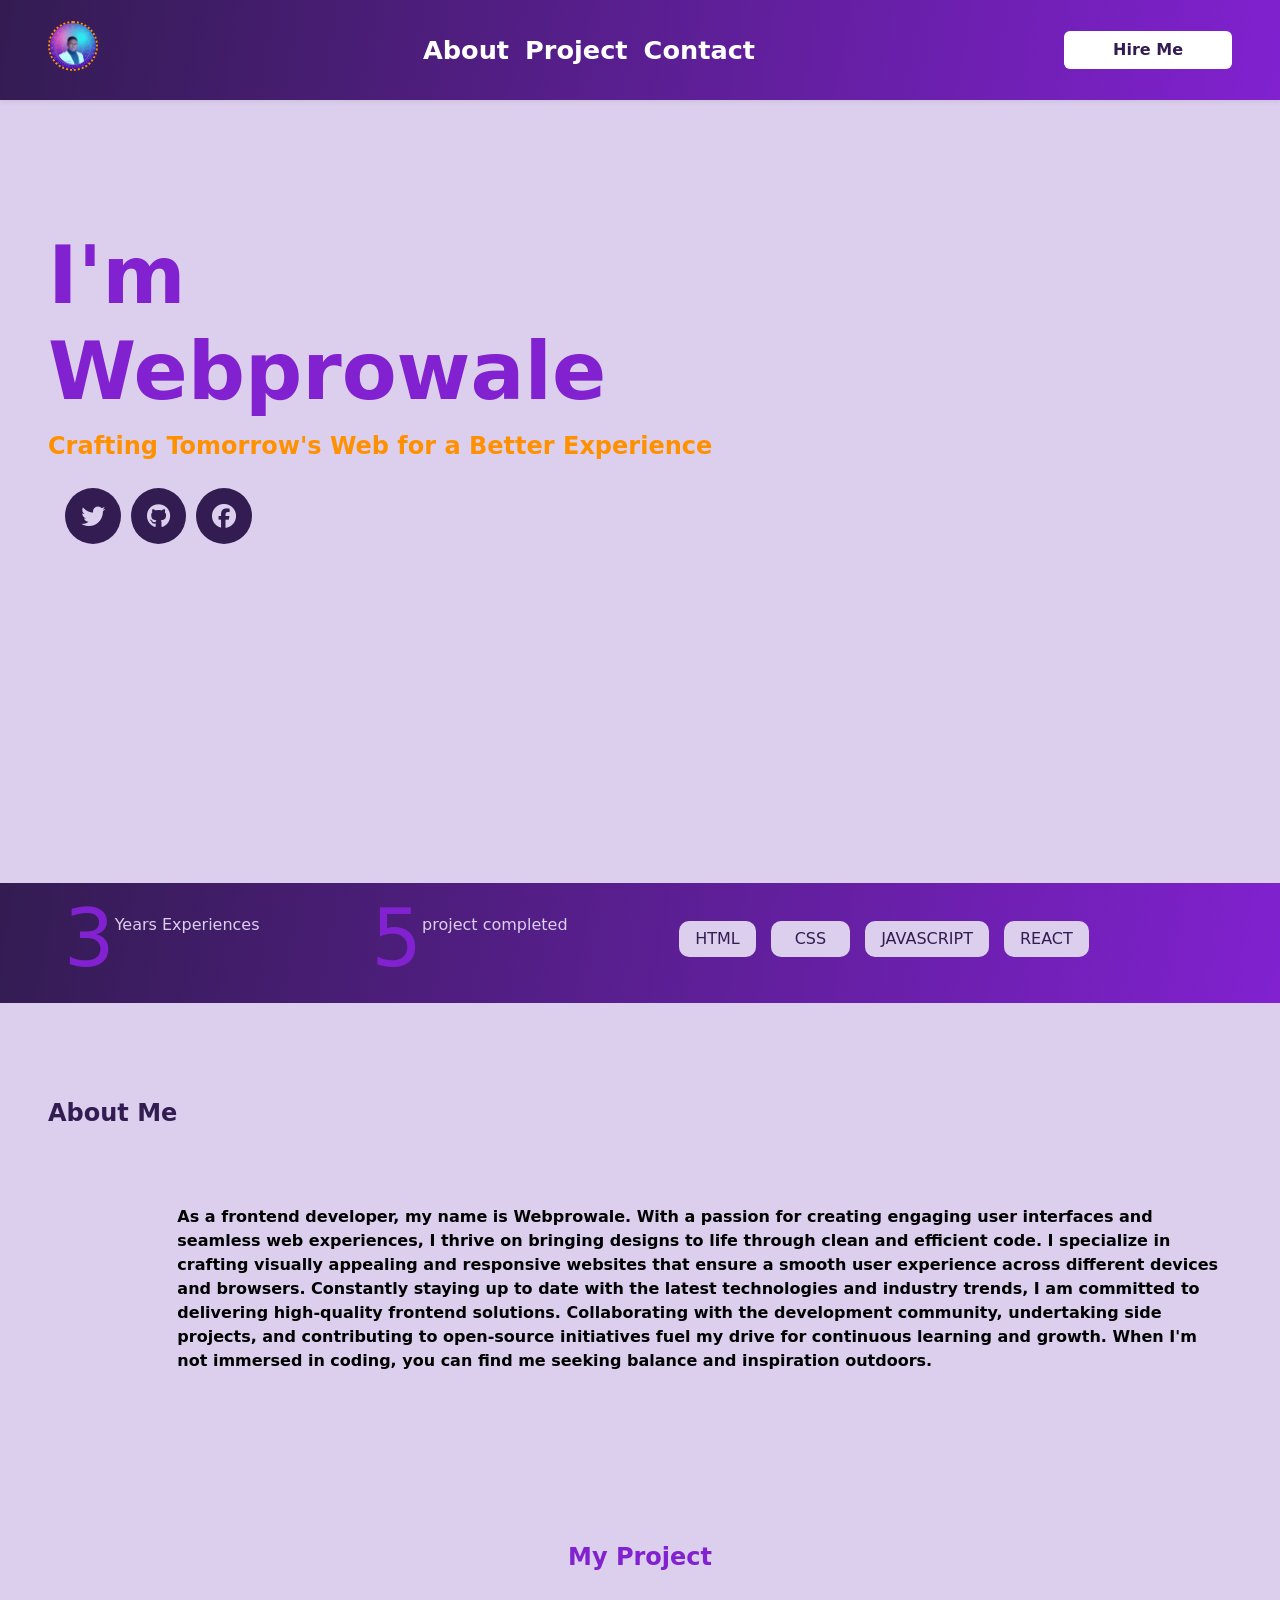
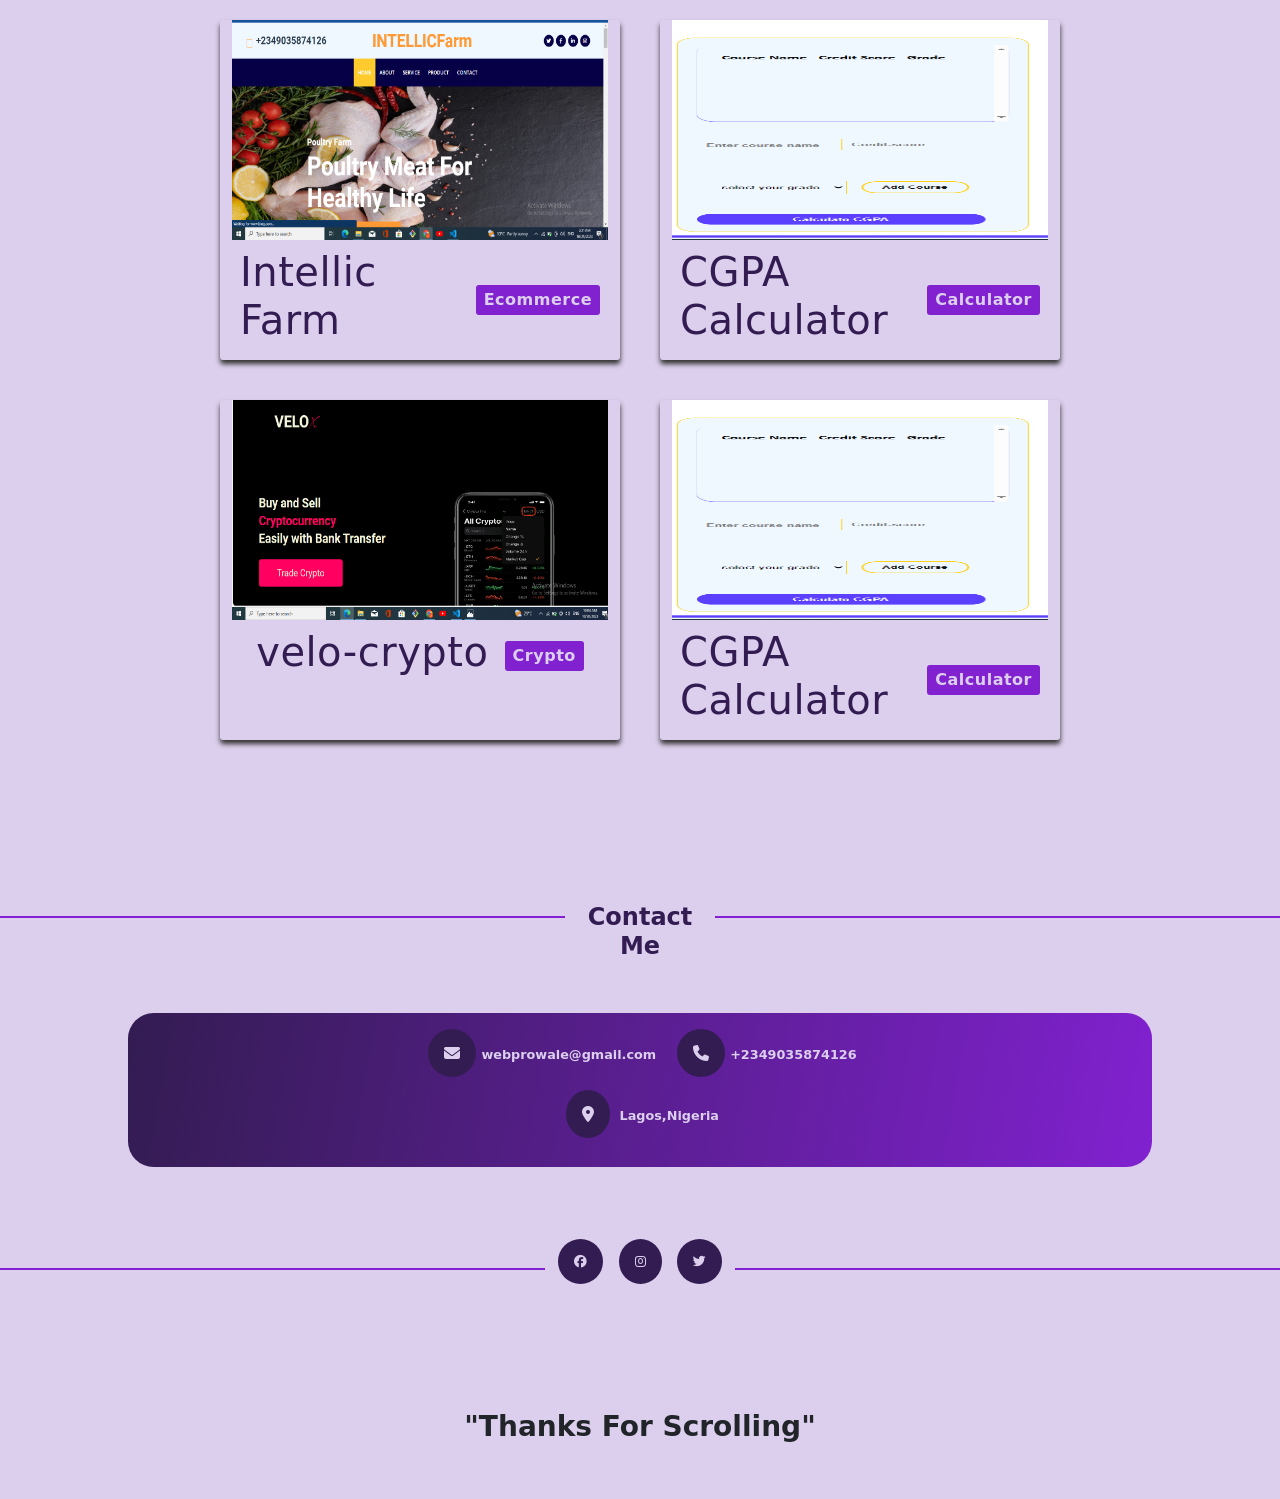
==== commit 38f1c93b: "v1.4" ====
--- a/index.html
+++ b/index.html
@@ -30,7 +30,7 @@
             >About</a
           >
           <a href="#project" class="nav-item nav-link text-white fw-semibold"
-            >project</a
+            >Project</a
           >
           <a href="#contact" class="nav-item nav-link text-white fw-semibold"
             >Contact</a
@@ -50,7 +50,7 @@
         <p
           class="description fw-bold fs-4" style="color: rgb(255, 145, 0);"
         >
-          A web developer turning your ideas to reality is my calling
+          Crafting Tomorrow's Web for a Better Experience
         </p>
         <div
           class="soial-icon d-flex p-2 ms-1"
--- a/style.css
+++ b/style.css
@@ -1,3 +1,4 @@
+  @import url('https://fonts.googleapis.com/css2?family=Kanit&display=swap');
 * {
   margin: 0;
   padding: 0;
@@ -8,7 +9,7 @@
   --secondary-color: #dccfed;
   --tartiary-color: #291c3a;
   --text-color: #331c52;
-   
+  font-family: 'Kanit', sans-serif;
 }
 .row{
   gap: 40px;
@@ -37,6 +38,10 @@
  border-radius: 50%;
  border: 2px dotted  rgb(255, 145, 0);
  padding: 10px;
+}
+.nav-link{
+  font-size: 1.6em;
+  font-weight: bold;
 }
 .hbtn{
   background-color: white;
@@ -107,14 +112,19 @@
 .about{
   background-color: var(--secondary-color);
   margin-bottom: 3em;
+  display: grid;
+  grid-template-columns: 12 1fr;
+  grid-auto-rows: 100px auto;
 }
 .about h4{
   color: #331c52;
 }
 .about p{
   color: #000;
-  font-weight: 500;
+  font-weight: 600;
   padding: 0.4em 0;
+  grid-column: 6/8;
+  grid-row: 3/6;
 }
 #project{
   background-color: var(--secondary-color);
@@ -220,7 +230,7 @@
 }
 @media (max-width:430px) {
   .hero{
-    height: 60vh !important;
+    height: 80vh !important;
     background-position: 30% !important;
   }
   .headings{
